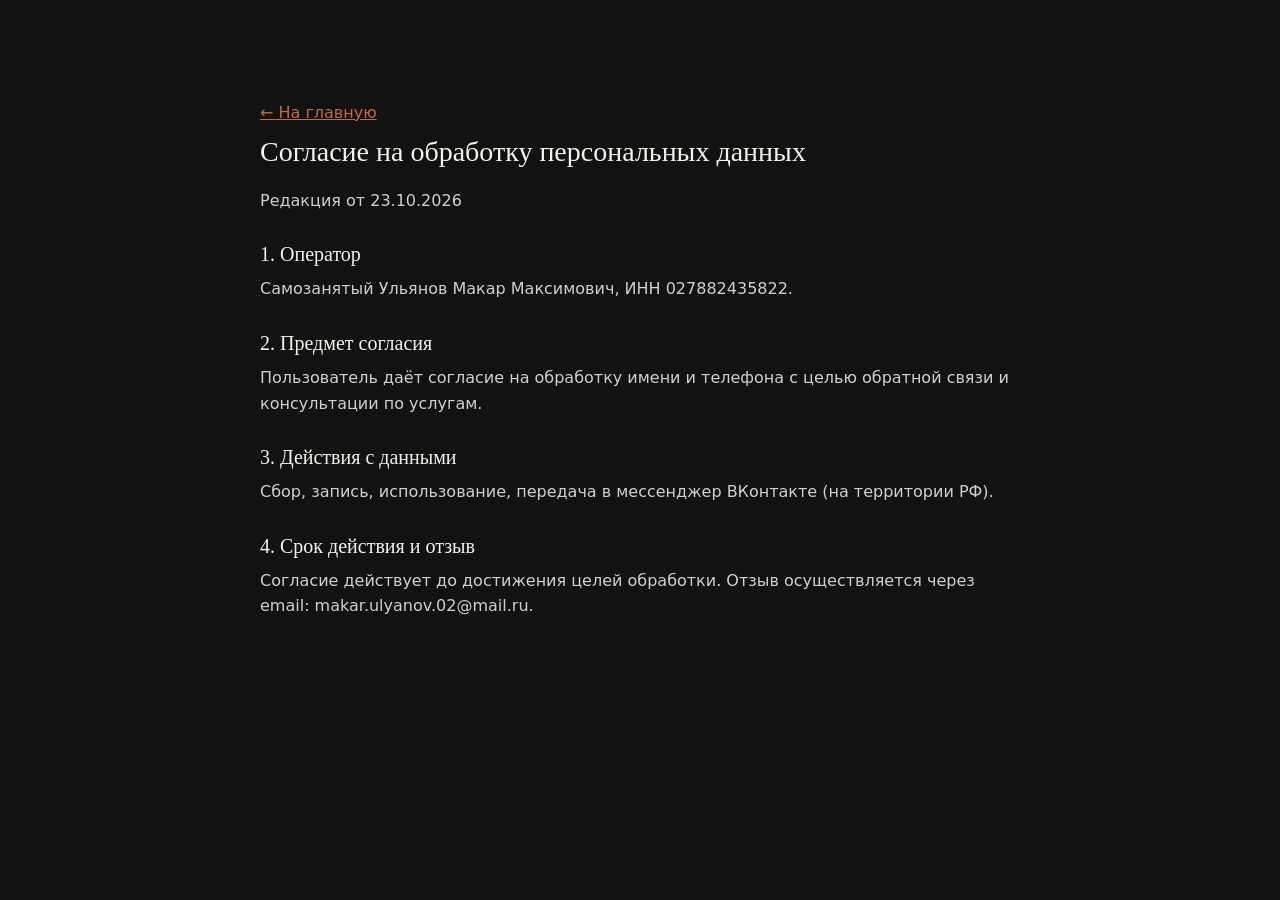
==== consent/index.html @ f6ece336 "Add files via upload" ====
<!DOCTYPE html>
<html lang="ru">
<head>
  <meta charset="UTF-8">
  <meta name="viewport" content="width=device-width, initial-scale=1.0">
  <title>Согласие на обработку персональных данных — XLMNR</title>
  <link rel="stylesheet" href="../assets/css/styles.css">
</head>
<body>
<main class="legal">
  <p><a href="../index.html" style="color: var(--accent);">← На главную</a></p>
  <h1>Согласие на обработку персональных данных</h1>
  <p>Редакция от 23.10.2026</p>
  
  <h2>1. Оператор</h2>
  <p>Самозанятый Ульянов Макар Максимович, ИНН 027882435822.</p>
  
  <h2>2. Предмет согласия</h2>
  <p>Пользователь даёт согласие на обработку имени и телефона с целью обратной связи и консультации по услугам.</p>
  
  <h2>3. Действия с данными</h2>
  <p>Сбор, запись, использование, передача в мессенджер ВКонтакте (на территории РФ).</p>
  
  <h2>4. Срок действия и отзыв</h2>
  <p>Согласие действует до достижения целей обработки. Отзыв осуществляется через email: makar.ulyanov.02@mail.ru.</p>
</main>
</body>
</html>
---- assets/css/styles.css ----
/* ============================================
   XLMNR — стили сайта
   ============================================ */
:root {
  --bg: #121212;
  --surface: #1a1a1a;
  --text: #f5f2eb;
  --text-muted: #a3a3a3;
  --accent: #c26a4a;
  --border: rgba(255,255,255,0.08);
  --font-body: system-ui, -apple-system, "Segoe UI", Roboto, sans-serif;
  --font-display: Georgia, "Times New Roman", serif;
}
* { margin: 0; padding: 0; box-sizing: border-box; }
html { scroll-behavior: smooth; }
body { font-family: var(--font-body); background: var(--bg); color: var(--text); line-height: 1.6; }
img { max-width: 100%; height: auto; }
h1, h2, h3 { font-family: var(--font-display); font-weight: 400; line-height: 1.15; }
h1 { font-size: clamp(2rem, 6vw, 4rem); margin-bottom: 20px; }
h2 { font-size: clamp(1.7rem, 5vw, 3rem); margin-bottom: 30px; text-align: center; }
h2 span { font-style: italic; color: var(--accent); }
.container { width: 100%; max-width: 1200px; margin: 0 auto; padding: 0 20px; }
section { padding: 80px 0; }

/* ШАПКА */
.header { position: fixed; top: 0; left: 0; width: 100%; z-index: 100; background: rgba(18, 18, 18, 0.95); border-bottom: 1px solid var(--border); padding: 15px 0; }
.header-inner { display: flex; align-items: center; justify-content: space-between; }
.logo { font-family: var(--font-display); font-size: 24px; font-weight: 700; color: var(--text); text-decoration: none; }
.logo span { color: var(--accent); }
.nav { display: flex; gap: 20px; }
.nav a { color: var(--text-muted); text-decoration: none; }
.nav a:hover { color: var(--text); }
.btn { display: inline-flex; align-items: center; justify-content: center; background: var(--accent); color: #fff; padding: 12px 24px; border-radius: 4px; font-size: 16px; font-weight: 600; text-decoration: none; border: none; cursor: pointer; transition: background 0.3s; }
.btn:hover { background: #a65539; }

/* ГЛАВНЫЙ ЭКРАН */
.hero { min-height: 80vh; display: flex; align-items: center; text-align: center; padding-top: 100px; }
.hero p { font-size: 1.2rem; color: var(--text-muted); margin-bottom: 30px; max-width: 600px; margin-inline: auto; }
.hero-actions { display: flex; gap: 15px; justify-content: center; }

/* УСЛУГИ */
.bento { display: grid; grid-template-columns: repeat(12, 1fr); gap: 20px; }
.bento-item { background: var(--surface); padding: 30px; border-radius: 8px; border: 1px solid var(--border); grid-column: span 12; }
.bento-item h3 { font-size: 22px; margin-bottom: 10px; color: var(--accent); }
.bento-item p { color: var(--text-muted); }
@media (min-width: 768px) { .bento-item.wide { grid-column: span 8; } .bento-item.narrow { grid-column: span 4; } }

/* ПОРТФОЛИО */
.portfolio-grid { display: grid; grid-template-columns: repeat(auto-fit, minmax(280px, 1fr)); gap: 20px; }
.portfolio-item { display: block; text-decoration: none; color: inherit; border-radius: 8px; overflow: hidden; border: 1px solid var(--border); background: var(--surface); transition: transform 0.3s; }
.portfolio-item:hover { transform: translateY(-5px); }
.portfolio-img { aspect-ratio: 16/10; display: flex; align-items: center; justify-content: center; }
.portfolio-info { padding: 20px; }
.portfolio-info p { color: var(--accent); font-size: 13px; font-weight: 600; text-transform: uppercase; margin-bottom: 5px; }
.portfolio-info h3 { font-size: 20px; }

/* ФОРМА */
.section-subtitle { text-align: center; color: var(--text-muted); margin-bottom: 30px; }
.contact-form { max-width: 500px; margin: 0 auto; display: flex; flex-direction: column; gap: 15px; }
.form-group input, .form-group textarea { width: 100%; padding: 15px; background: #000; border: 1px solid var(--border); border-radius: 4px; color: var(--text); font-family: inherit; font-size: 16px; }
.form-group input:focus, .form-group textarea:focus { outline: none; border-color: var(--accent); }
.consent-group { display: flex; gap: 10px; align-items: flex-start; }
.consent-group input { margin-top: 5px; }
.consent-group label { font-size: 13px; color: var(--text-muted); line-height: 1.4; }
.consent-group a { color: var(--accent); }

/* ПОДВАЛ */
.footer { padding: 40px 0; background: #0a0a0a; color: var(--text-muted); font-size: 14px; border-top: 1px solid var(--border); }
.footer-bottom { display: flex; flex-direction: column; gap: 20px; text-align: center; }
@media (min-width: 768px) { .footer-bottom { flex-direction: row; justify-content: space-between; text-align: left; } }
.footer-requisites { font-size: 12px; color: #666; margin-top: 10px; }
.footer-bottom-center { display: flex; gap: 15px; justify-content: center; }
.footer-bottom-center a { color: var(--text-muted); text-decoration: none; }
.footer-bottom-center a:hover { color: var(--accent); }

/* ЮРИДИЧЕСКИЕ СТРАНИЦЫ */
.legal { max-width: 800px; margin: 100px auto; padding: 0 20px; }
.legal h1 { font-size: 28px; margin-bottom: 20px; }
.legal h2 { font-size: 20px; margin: 30px 0 10px; text-align: left; }
.legal p, .legal li { color: #d0d0d0; margin-bottom: 10px; }
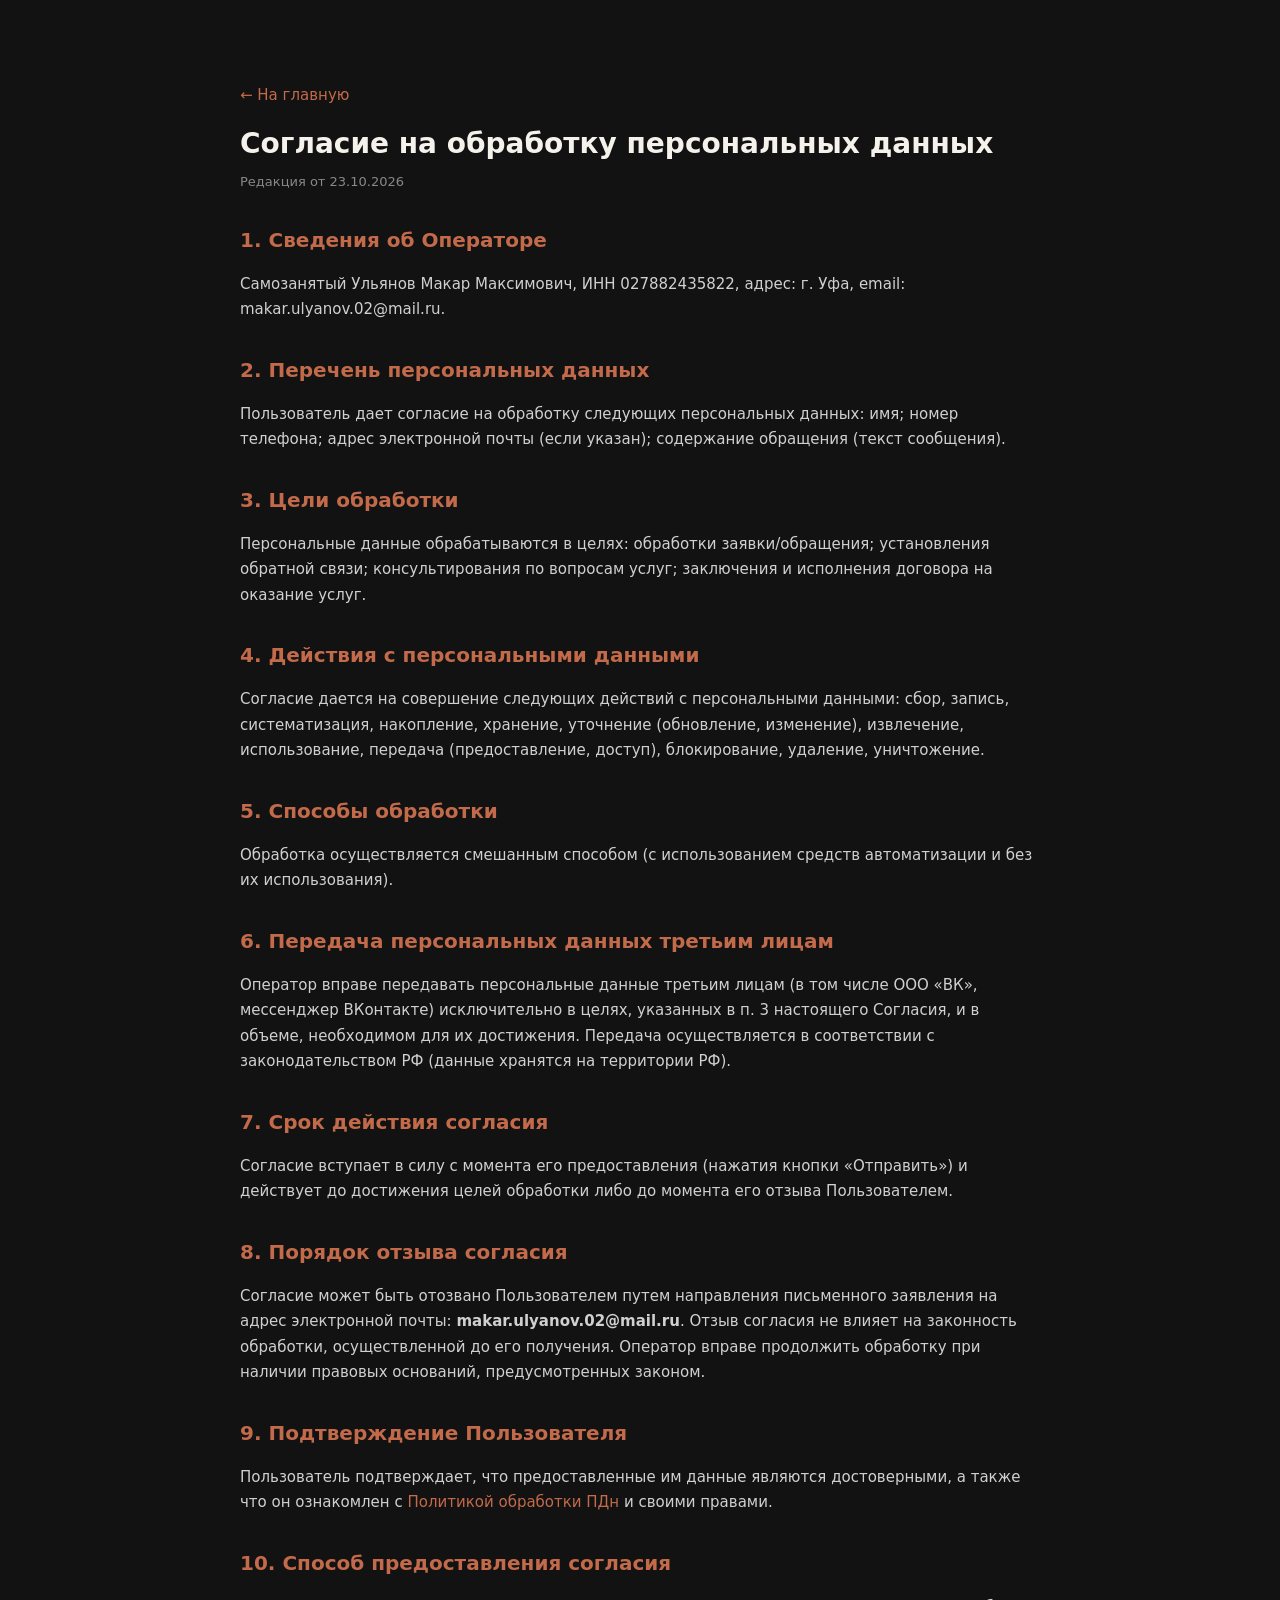
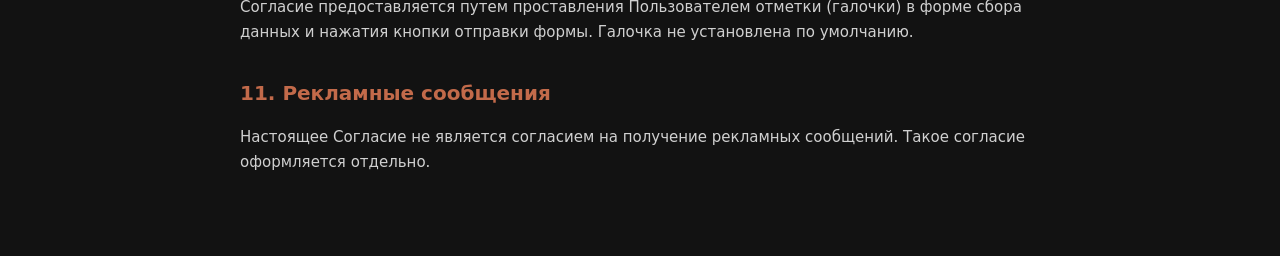
==== commit a119f4f7: "Update index.html" ====
--- a/consent/index.html
+++ b/consent/index.html
@@ -3,26 +3,57 @@
 <head>
   <meta charset="UTF-8">
   <meta name="viewport" content="width=device-width, initial-scale=1.0">
-  <title>Согласие на обработку персональных данных — XLMNR</title>
-  <link rel="stylesheet" href="../assets/css/styles.css">
+  <title>Согласие на обработку ПДн — XLMNR</title>
+  <meta name="robots" content="index, follow">
+  <style>
+    body { font-family: system-ui, -apple-system, sans-serif; background: #121212; color: #d0d0d0; line-height: 1.7; padding: 60px 20px; }
+    .container { max-width: 800px; margin: 0 auto; }
+    h1 { color: #f5f2eb; font-size: 28px; margin-bottom: 10px; line-height: 1.2; }
+    h2 { color: #c26a4a; font-size: 20px; margin: 30px 0 15px; font-weight: 600; }
+    p, li { font-size: 15px; margin-bottom: 12px; }
+    ul { padding-left: 20px; margin-bottom: 15px; }
+    a { color: #c26a4a; text-decoration: none; }
+    .date { color: #888; font-size: 13px; margin-bottom: 30px; display: block; }
+  </style>
 </head>
 <body>
-<main class="legal">
-  <p><a href="../index.html" style="color: var(--accent);">← На главную</a></p>
+<div class="container">
+  <p><a href="../index.html">← На главную</a></p>
   <h1>Согласие на обработку персональных данных</h1>
-  <p>Редакция от 23.10.2026</p>
-  
-  <h2>1. Оператор</h2>
-  <p>Самозанятый Ульянов Макар Максимович, ИНН 027882435822.</p>
-  
-  <h2>2. Предмет согласия</h2>
-  <p>Пользователь даёт согласие на обработку имени и телефона с целью обратной связи и консультации по услугам.</p>
-  
-  <h2>3. Действия с данными</h2>
-  <p>Сбор, запись, использование, передача в мессенджер ВКонтакте (на территории РФ).</p>
-  
-  <h2>4. Срок действия и отзыв</h2>
-  <p>Согласие действует до достижения целей обработки. Отзыв осуществляется через email: makar.ulyanov.02@mail.ru.</p>
-</main>
+  <span class="date">Редакция от 23.10.2026</span>
+
+  <h2>1. Сведения об Операторе</h2>
+  <p>Самозанятый Ульянов Макар Максимович, ИНН 027882435822, адрес: г. Уфа, email: makar.ulyanov.02@mail.ru.</p>
+
+  <h2>2. Перечень персональных данных</h2>
+  <p>Пользователь дает согласие на обработку следующих персональных данных: имя; номер телефона; адрес электронной почты (если указан); содержание обращения (текст сообщения).</p>
+
+  <h2>3. Цели обработки</h2>
+  <p>Персональные данные обрабатываются в целях: обработки заявки/обращения; установления обратной связи; консультирования по вопросам услуг; заключения и исполнения договора на оказание услуг.</p>
+
+  <h2>4. Действия с персональными данными</h2>
+  <p>Согласие дается на совершение следующих действий с персональными данными: сбор, запись, систематизация, накопление, хранение, уточнение (обновление, изменение), извлечение, использование, передача (предоставление, доступ), блокирование, удаление, уничтожение.</p>
+
+  <h2>5. Способы обработки</h2>
+  <p>Обработка осуществляется смешанным способом (с использованием средств автоматизации и без их использования).</p>
+
+  <h2>6. Передача персональных данных третьим лицам</h2>
+  <p>Оператор вправе передавать персональные данные третьим лицам (в том числе ООО «ВК», мессенджер ВКонтакте) исключительно в целях, указанных в п. 3 настоящего Согласия, и в объеме, необходимом для их достижения. Передача осуществляется в соответствии с законодательством РФ (данные хранятся на территории РФ).</p>
+
+  <h2>7. Срок действия согласия</h2>
+  <p>Согласие вступает в силу с момента его предоставления (нажатия кнопки «Отправить») и действует до достижения целей обработки либо до момента его отзыва Пользователем.</p>
+
+  <h2>8. Порядок отзыва согласия</h2>
+  <p>Согласие может быть отозвано Пользователем путем направления письменного заявления на адрес электронной почты: <strong>makar.ulyanov.02@mail.ru</strong>. Отзыв согласия не влияет на законность обработки, осуществленной до его получения. Оператор вправе продолжить обработку при наличии правовых оснований, предусмотренных законом.</p>
+
+  <h2>9. Подтверждение Пользователя</h2>
+  <p>Пользователь подтверждает, что предоставленные им данные являются достоверными, а также что он ознакомлен с <a href="../privacy/index.html">Политикой обработки ПДн</a> и своими правами.</p>
+
+  <h2>10. Способ предоставления согласия</h2>
+  <p>Согласие предоставляется путем проставления Пользователем отметки (галочки) в форме сбора данных и нажатия кнопки отправки формы. Галочка не установлена по умолчанию.</p>
+
+  <h2>11. Рекламные сообщения</h2>
+  <p>Настоящее Согласие не является согласием на получение рекламных сообщений. Такое согласие оформляется отдельно.</p>
+</div>
 </body>
-</html>+</html>
